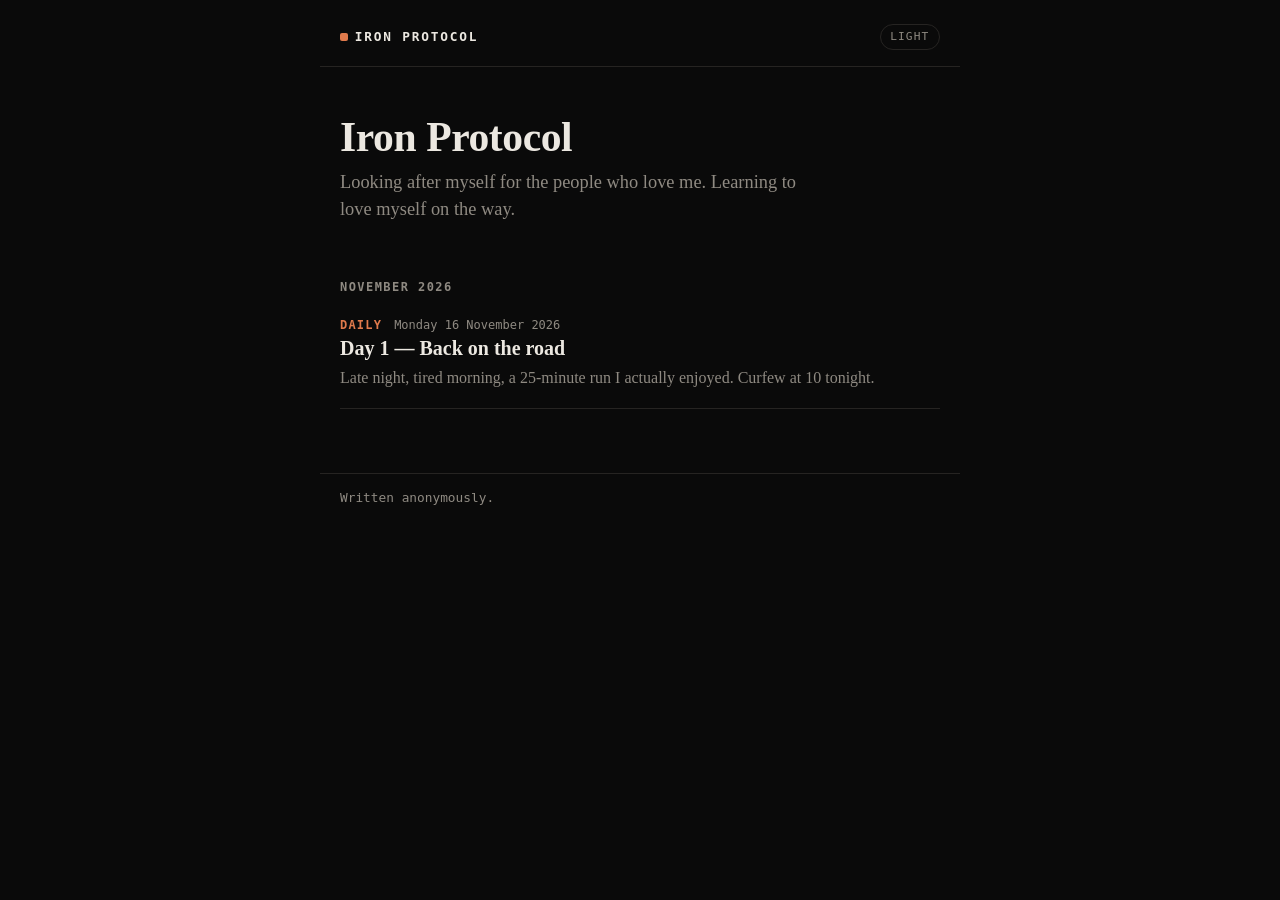
==== index.html @ fcdc0ef2 "Day 1 Co-Authored-By: Claude Opus 5.5 <noreply@anthropic.com> Claude-Session: https://claude.ai/code" ====
<!DOCTYPE html>
<html lang="en">
<head>
<meta charset="utf-8">
<meta name="viewport" content="width=device-width, initial-scale=1">
<meta name="robots" content="noindex, nofollow">
<meta name="referrer" content="no-referrer">
<title>Iron Protocol</title>
<script>try{if(localStorage.getItem("theme")==="light")document.documentElement.dataset.theme="light"}catch(e){}</script>
<link rel="icon" href="data:image/svg+xml,<svg xmlns='http://www.w3.org/2000/svg' viewBox='0 0 16 16'><rect width='16' height='16' rx='3' fill='%23b4532a'/></svg>">
<link rel="stylesheet" href="style.css">
</head>
<body>
<header class="site"><a href="index.html" class="brand">Iron Protocol</a><button class="theme" type="button" aria-label="Toggle light and dark">Light</button></header>
<main>
<section class="intro"><h1>Iron Protocol</h1><p>Looking after myself for the people who love me. Learning to love myself on the way.</p></section>
<h2 class="month">November 2026</h2><ol class="list">
<li class="daily"><a href="p/2026-11-16-day-1/index.html"><p class="meta"><span class="kind">Daily</span><time datetime="2026-11-16">Monday 16 November 2026</time></p><h3>Day 1 — Back on the road</h3><p class="summary">Late night, tired morning, a 25-minute run I actually enjoyed. Curfew at 10 tonight.</p></a></li>
</ol>
</main>
<footer class="site">Written anonymously.</footer>
<script>
(function(){var r=document.documentElement,b=document.querySelector(".theme");
function s(){b.textContent=r.dataset.theme==="light"?"Dark":"Light"}s();
b.onclick=function(){if(r.dataset.theme==="light")delete r.dataset.theme;else r.dataset.theme="light";
try{localStorage.setItem("theme",r.dataset.theme||"dark")}catch(e){}s()}})();
</script>
</body>
</html>
---- style.css ----
html {
  --bg: #0a0a0a;
  --ink: #ece8e1;
  --muted: #8f8a82;
  --rule: #262422;
  --accent: #e07a4c;
  --card: #141312;
  --serif: "Iowan Old Style", "Palatino Linotype", Palatino, Georgia, serif;
  --sans: system-ui, -apple-system, "Segoe UI", Roboto, sans-serif;
  --mono: ui-monospace, "SF Mono", Menlo, Consolas, monospace;
  color-scheme: dark;
}
html[data-theme="light"] {
  --bg: #f6f3ee; --ink: #1d1b18; --muted: #6f6a62; --rule: #ddd6cb; --accent: #b4532a; --card: #fffdf9;
  color-scheme: light;
}
* { box-sizing: border-box; }
html { -webkit-text-size-adjust: 100%; }
body { margin: 0; background: var(--bg); color: var(--ink); font: 18px/1.65 var(--serif); }
main, header.site, footer.site { max-width: 40rem; margin: 0 auto; padding: 0 1.25rem; }
a { color: inherit; }
header.site { padding-top: 1.5rem; padding-bottom: 1rem; border-bottom: 1px solid var(--rule); display: flex; justify-content: space-between; align-items: center; }
.theme { background: none; border: 1px solid var(--rule); color: var(--muted); font: 0.7rem/1 var(--mono); letter-spacing: 0.1em; text-transform: uppercase; padding: 0.4rem 0.6rem; border-radius: 999px; cursor: pointer; }
.theme:hover { color: var(--ink); border-color: var(--muted); }
.brand { font: 600 0.8rem/1 var(--mono); letter-spacing: 0.14em; text-transform: uppercase; text-decoration: none; }
.brand::before { content: ""; display: inline-block; width: 0.6em; height: 0.6em; background: var(--accent); margin-right: 0.55em; border-radius: 2px; }
footer.site { margin-top: 4rem; padding-top: 1rem; padding-bottom: 2.5rem; border-top: 1px solid var(--rule); color: var(--muted); font: 0.8rem var(--mono); }

.intro { padding: 3rem 0 1rem; }
.intro h1 { font-size: 2.6rem; line-height: 1.1; margin: 0 0 0.5rem; letter-spacing: -0.01em; }
.intro p { color: var(--muted); margin: 0; font-size: 1.15rem; line-height: 1.5; max-width: 30rem; }
.empty { color: var(--muted); font-style: italic; margin-top: 2rem; }

.month { font: 600 0.75rem var(--mono); letter-spacing: 0.12em; text-transform: uppercase; color: var(--muted); margin: 2.5rem 0 0.5rem; }
.list { list-style: none; margin: 0; padding: 0; }
.list li a { display: block; text-decoration: none; padding: 1rem 0; border-bottom: 1px solid var(--rule); }
.list li a:hover h3 { color: var(--accent); }
.list h3 { margin: 0.2rem 0 0; font-size: 1.25rem; line-height: 1.3; transition: color .15s; }
.list .summary { margin: 0.25rem 0 0; color: var(--muted); font-size: 1rem; }
.list li.weekly a { background: var(--card); border: 1px solid var(--rule); border-radius: 8px; padding: 1rem 1.1rem; margin: 0.75rem 0; }

.meta { margin: 0; font: 0.75rem var(--mono); color: var(--muted); display: flex; gap: 0.75rem; align-items: center; }
.kind { text-transform: uppercase; letter-spacing: 0.1em; color: var(--accent); font-weight: 600; }
.kind.weekly { background: var(--accent); color: var(--bg); padding: 0.1rem 0.45rem; border-radius: 3px; }

.post { padding-top: 2.5rem; }
.post h1 { font-size: 2.1rem; line-height: 1.15; margin: 0.6rem 0 1.5rem; letter-spacing: -0.01em; }
.prose h2 { font: 600 0.8rem var(--mono); letter-spacing: 0.12em; text-transform: uppercase; color: var(--accent); margin: 2.2rem 0 0.5rem; }
.prose h3 { font-size: 1.1rem; margin: 1.5rem 0 0.4rem; }
.prose p, .prose ul, .prose ol { margin: 0 0 1rem; }
.prose li { margin: 0.2rem 0; }
.prose blockquote { margin: 1.5rem 0; padding: 0.2rem 0 0.2rem 1rem; border-left: 3px solid var(--accent); color: var(--muted); font-style: italic; }
.prose blockquote p:last-child { margin-bottom: 0; }
.prose strong { font-weight: 600; }
.prose hr { border: 0; border-top: 1px solid var(--rule); margin: 2rem 0; }
.prose table { width: 100%; border-collapse: collapse; margin: 1rem 0 1.5rem; font: 0.85rem/1.4 var(--sans); font-variant-numeric: tabular-nums; }
.prose th { text-align: left; font-weight: 600; color: var(--muted); border-bottom: 2px solid var(--rule); padding: 0.45rem 0.6rem 0.45rem 0; }
.prose td { border-bottom: 1px solid var(--rule); padding: 0.45rem 0.6rem 0.45rem 0; }
.prose code { font: 0.85em var(--mono); background: var(--card); padding: 0.1em 0.3em; border-radius: 3px; }

.pager { display: flex; justify-content: space-between; gap: 1rem; margin-top: 3rem; padding-top: 1rem; border-top: 1px solid var(--rule); font: 0.8rem/1.4 var(--mono); }
.pager a { text-decoration: none; color: var(--muted); max-width: 48%; }
.pager a:last-child { text-align: right; }
.pager a:hover { color: var(--accent); }

@media (max-width: 520px) {
  body { font-size: 17px; }
  .intro h1 { font-size: 2.1rem; }
  .post h1 { font-size: 1.75rem; }
}
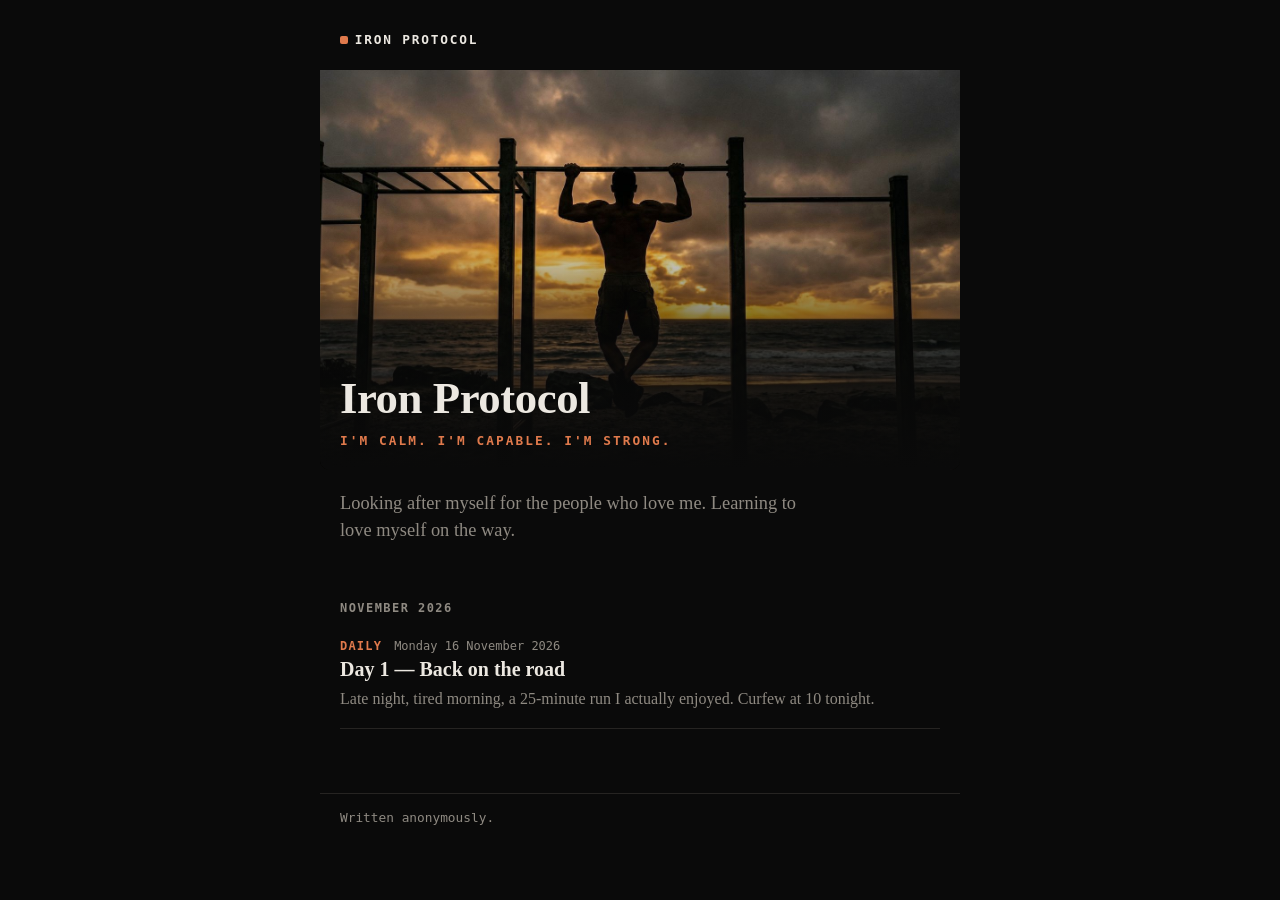
==== commit 119a42ba: "Dark only; hero image and mantra Co-Authored-By: Claude Opus 5.5 <noreply@anthropic.com> Claude-Sess" ====
--- a/index.html
+++ b/index.html
@@ -6,24 +6,17 @@
 <meta name="robots" content="noindex, nofollow">
 <meta name="referrer" content="no-referrer">
 <title>Iron Protocol</title>
-<script>try{if(localStorage.getItem("theme")==="light")document.documentElement.dataset.theme="light"}catch(e){}</script>
 <link rel="icon" href="data:image/svg+xml,<svg xmlns='http://www.w3.org/2000/svg' viewBox='0 0 16 16'><rect width='16' height='16' rx='3' fill='%23b4532a'/></svg>">
 <link rel="stylesheet" href="style.css">
 </head>
 <body>
-<header class="site"><a href="index.html" class="brand">Iron Protocol</a><button class="theme" type="button" aria-label="Toggle light and dark">Light</button></header>
+<header class="site"><a href="index.html" class="brand">Iron Protocol</a></header>
 <main>
-<section class="intro"><h1>Iron Protocol</h1><p>Looking after myself for the people who love me. Learning to love myself on the way.</p></section>
+<section class="hero"><img src="img/hero.jpg" srcset="img/hero-900.jpg 900w, img/hero.jpg 1600w" sizes="100vw" alt="Silhouette doing a pull-up on a beach at sunset"><div class="hero-text"><h1>Iron Protocol</h1><p class="mantra">I'm calm. I'm capable. I'm strong.</p></div></section><section class="intro"><p>Looking after myself for the people who love me. Learning to love myself on the way.</p></section>
 <h2 class="month">November 2026</h2><ol class="list">
 <li class="daily"><a href="p/2026-11-16-day-1/index.html"><p class="meta"><span class="kind">Daily</span><time datetime="2026-11-16">Monday 16 November 2026</time></p><h3>Day 1 — Back on the road</h3><p class="summary">Late night, tired morning, a 25-minute run I actually enjoyed. Curfew at 10 tonight.</p></a></li>
 </ol>
 </main>
 <footer class="site">Written anonymously.</footer>
-<script>
-(function(){var r=document.documentElement,b=document.querySelector(".theme");
-function s(){b.textContent=r.dataset.theme==="light"?"Dark":"Light"}s();
-b.onclick=function(){if(r.dataset.theme==="light")delete r.dataset.theme;else r.dataset.theme="light";
-try{localStorage.setItem("theme",r.dataset.theme||"dark")}catch(e){}s()}})();
-</script>
 </body>
 </html>
--- a/style.css
+++ b/style.css
@@ -10,23 +10,24 @@
   --mono: ui-monospace, "SF Mono", Menlo, Consolas, monospace;
   color-scheme: dark;
 }
-html[data-theme="light"] {
-  --bg: #f6f3ee; --ink: #1d1b18; --muted: #6f6a62; --rule: #ddd6cb; --accent: #b4532a; --card: #fffdf9;
-  color-scheme: light;
-}
 * { box-sizing: border-box; }
 html { -webkit-text-size-adjust: 100%; }
 body { margin: 0; background: var(--bg); color: var(--ink); font: 18px/1.65 var(--serif); }
 main, header.site, footer.site { max-width: 40rem; margin: 0 auto; padding: 0 1.25rem; }
 a { color: inherit; }
-header.site { padding-top: 1.5rem; padding-bottom: 1rem; border-bottom: 1px solid var(--rule); display: flex; justify-content: space-between; align-items: center; }
-.theme { background: none; border: 1px solid var(--rule); color: var(--muted); font: 0.7rem/1 var(--mono); letter-spacing: 0.1em; text-transform: uppercase; padding: 0.4rem 0.6rem; border-radius: 999px; cursor: pointer; }
-.theme:hover { color: var(--ink); border-color: var(--muted); }
+header.site { padding-top: 1.5rem; padding-bottom: 1rem; }
+
 .brand { font: 600 0.8rem/1 var(--mono); letter-spacing: 0.14em; text-transform: uppercase; text-decoration: none; }
 .brand::before { content: ""; display: inline-block; width: 0.6em; height: 0.6em; background: var(--accent); margin-right: 0.55em; border-radius: 2px; }
 footer.site { margin-top: 4rem; padding-top: 1rem; padding-bottom: 2.5rem; border-top: 1px solid var(--rule); color: var(--muted); font: 0.8rem var(--mono); }
 
-.intro { padding: 3rem 0 1rem; }
+.hero { position: relative; margin: 0 -1.25rem; border-radius: 0 0 10px 10px; overflow: hidden; aspect-ratio: 16 / 10; background: #000; }
+.hero img { position: absolute; inset: 0; width: 100%; height: 100%; object-fit: cover; object-position: 72% 40%; }
+.hero::after { content: ""; position: absolute; inset: 0; background: linear-gradient(to bottom, rgba(10,10,10,0) 35%, rgba(10,10,10,.55) 65%, var(--bg) 100%); }
+.hero-text { position: absolute; left: 1.25rem; right: 1.25rem; bottom: 1.25rem; z-index: 1; }
+.hero-text h1 { font-size: 2.8rem; line-height: 1.05; margin: 0 0 0.6rem; letter-spacing: -0.01em; }
+.mantra { margin: 0; font: 600 0.8rem/1.4 var(--mono); letter-spacing: 0.16em; text-transform: uppercase; color: var(--accent); }
+.intro { padding: 1.25rem 0 1rem; }
 .intro h1 { font-size: 2.6rem; line-height: 1.1; margin: 0 0 0.5rem; letter-spacing: -0.01em; }
 .intro p { color: var(--muted); margin: 0; font-size: 1.15rem; line-height: 1.5; max-width: 30rem; }
 .empty { color: var(--muted); font-style: italic; margin-top: 2rem; }
@@ -65,6 +66,9 @@
 
 @media (max-width: 520px) {
   body { font-size: 17px; }
-  .intro h1 { font-size: 2.1rem; }
+  .hero { aspect-ratio: 4 / 5; }
+  .hero img { object-position: 62% 40%; }
+  .hero-text h1 { font-size: 2.2rem; }
+  .mantra { font-size: 0.7rem; }
   .post h1 { font-size: 1.75rem; }
 }
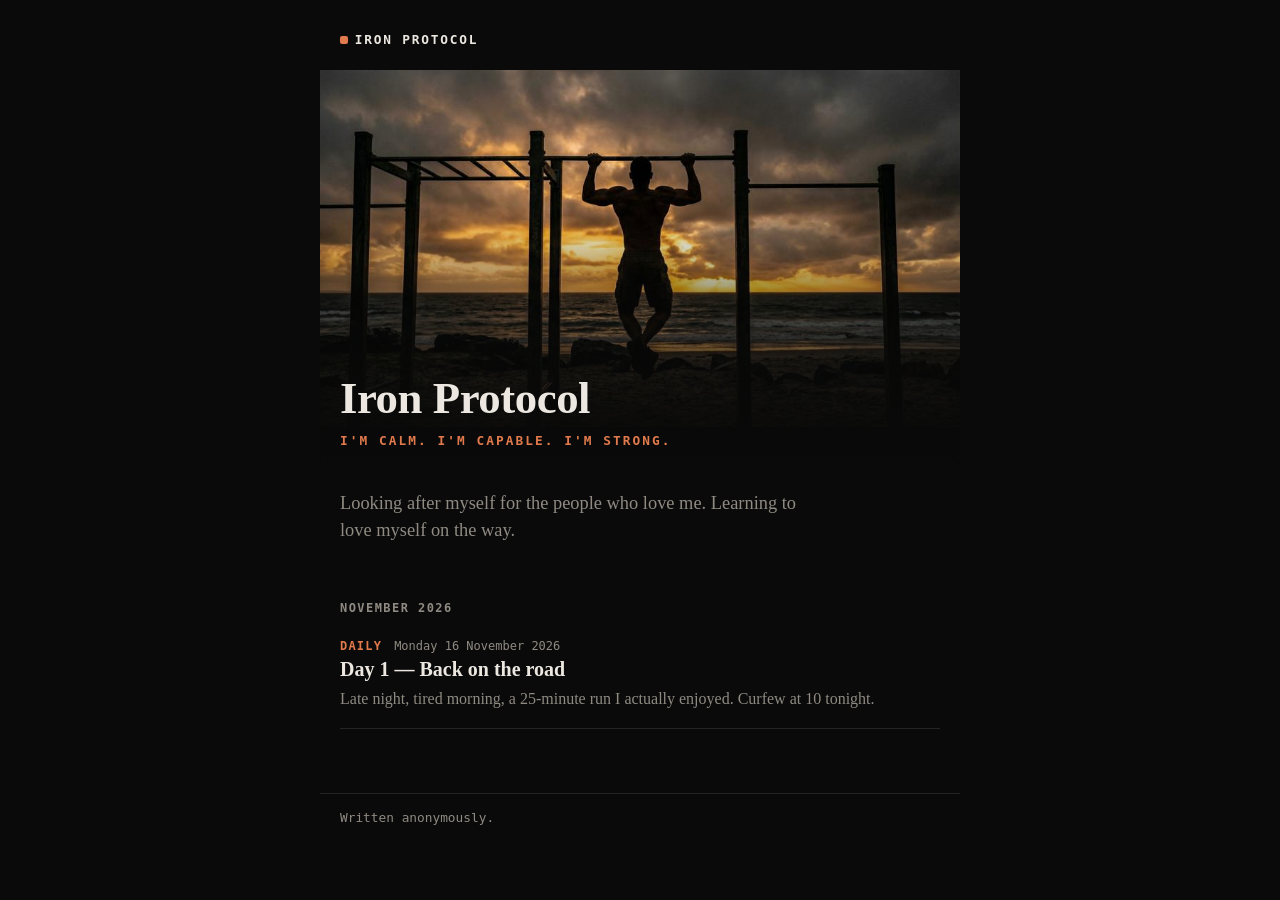
==== commit 60b5ca34: "Cache-bust stylesheet; constrain hero image Co-Authored-By: Claude Opus 5.5 <noreply@anthropic.com> " ====
--- a/index.html
+++ b/index.html
@@ -7,12 +7,12 @@
 <meta name="referrer" content="no-referrer">
 <title>Iron Protocol</title>
 <link rel="icon" href="data:image/svg+xml,<svg xmlns='http://www.w3.org/2000/svg' viewBox='0 0 16 16'><rect width='16' height='16' rx='3' fill='%23b4532a'/></svg>">
-<link rel="stylesheet" href="style.css">
+<link rel="stylesheet" href="style.css?v=0d053f36">
 </head>
 <body>
 <header class="site"><a href="index.html" class="brand">Iron Protocol</a></header>
 <main>
-<section class="hero"><img src="img/hero.jpg" srcset="img/hero-900.jpg 900w, img/hero.jpg 1600w" sizes="100vw" alt="Silhouette doing a pull-up on a beach at sunset"><div class="hero-text"><h1>Iron Protocol</h1><p class="mantra">I'm calm. I'm capable. I'm strong.</p></div></section><section class="intro"><p>Looking after myself for the people who love me. Learning to love myself on the way.</p></section>
+<section class="hero"><img src="img/hero.jpg" srcset="img/hero-900.jpg 900w, img/hero.jpg 1600w" sizes="(max-width: 680px) 100vw, 680px" width="1600" height="893" style="max-width:100%;height:auto" alt="Silhouette doing a pull-up on a beach at sunset"><div class="hero-text"><h1>Iron Protocol</h1><p class="mantra">I'm calm. I'm capable. I'm strong.</p></div></section><section class="intro"><p>Looking after myself for the people who love me. Learning to love myself on the way.</p></section>
 <h2 class="month">November 2026</h2><ol class="list">
 <li class="daily"><a href="p/2026-11-16-day-1/index.html"><p class="meta"><span class="kind">Daily</span><time datetime="2026-11-16">Monday 16 November 2026</time></p><h3>Day 1 — Back on the road</h3><p class="summary">Late night, tired morning, a 25-minute run I actually enjoyed. Curfew at 10 tonight.</p></a></li>
 </ol>
--- a/style.css
+++ b/style.css
@@ -11,6 +11,7 @@
   color-scheme: dark;
 }
 * { box-sizing: border-box; }
+img { max-width: 100%; height: auto; }
 html { -webkit-text-size-adjust: 100%; }
 body { margin: 0; background: var(--bg); color: var(--ink); font: 18px/1.65 var(--serif); }
 main, header.site, footer.site { max-width: 40rem; margin: 0 auto; padding: 0 1.25rem; }
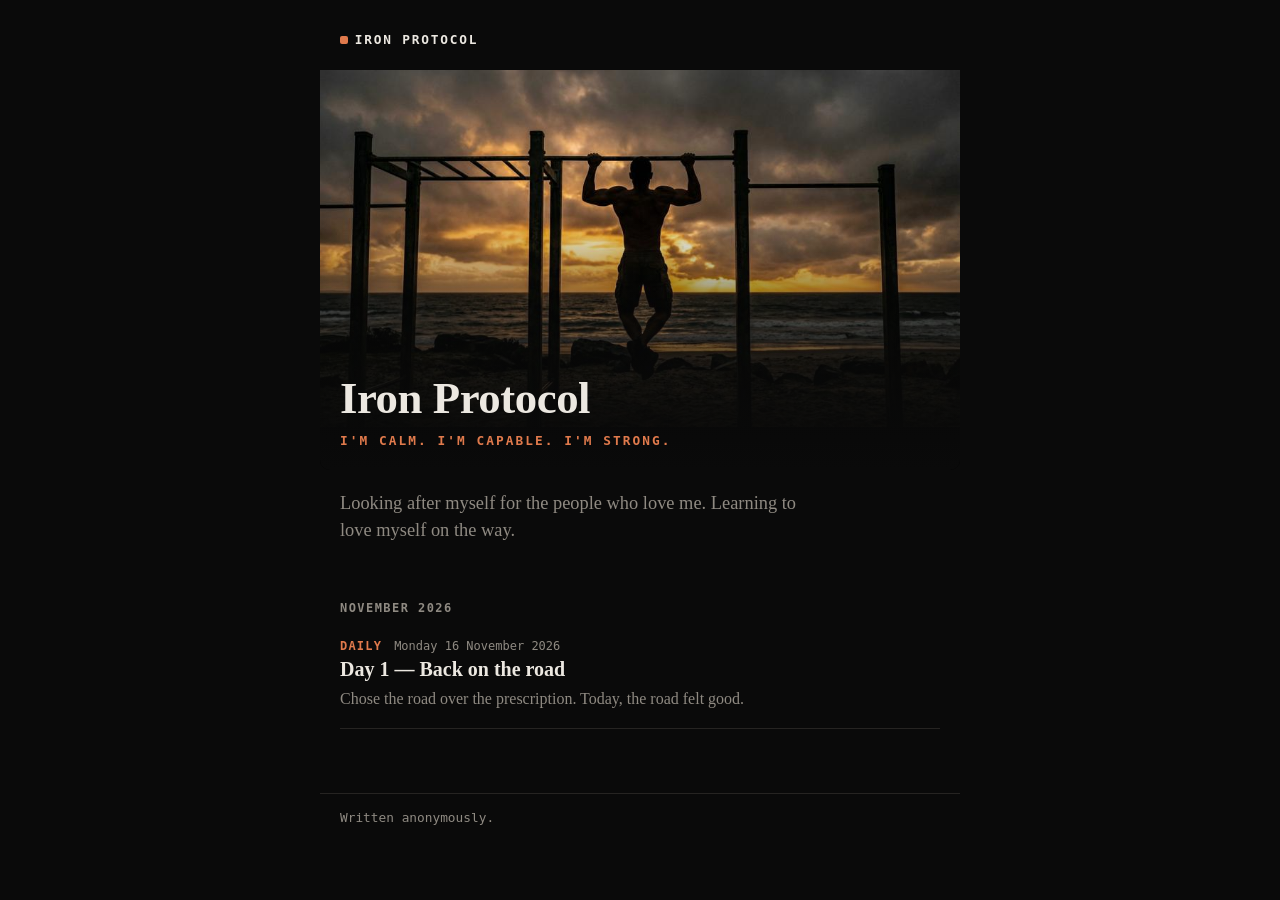
==== commit 6f7dcb67: "Daily posts: tagline, stats grid, shorter body Co-Authored-By: Claude Opus 5.5 <noreply@anthropic.co" ====
--- a/index.html
+++ b/index.html
@@ -7,14 +7,14 @@
 <meta name="referrer" content="no-referrer">
 <title>Iron Protocol</title>
 <link rel="icon" href="data:image/svg+xml,<svg xmlns='http://www.w3.org/2000/svg' viewBox='0 0 16 16'><rect width='16' height='16' rx='3' fill='%23b4532a'/></svg>">
-<link rel="stylesheet" href="style.css?v=0d053f36">
+<link rel="stylesheet" href="style.css?v=cc3249e2">
 </head>
 <body>
 <header class="site"><a href="index.html" class="brand">Iron Protocol</a></header>
 <main>
 <section class="hero"><img src="img/hero.jpg" srcset="img/hero-900.jpg 900w, img/hero.jpg 1600w" sizes="(max-width: 680px) 100vw, 680px" width="1600" height="893" style="max-width:100%;height:auto" alt="Silhouette doing a pull-up on a beach at sunset"><div class="hero-text"><h1>Iron Protocol</h1><p class="mantra">I'm calm. I'm capable. I'm strong.</p></div></section><section class="intro"><p>Looking after myself for the people who love me. Learning to love myself on the way.</p></section>
 <h2 class="month">November 2026</h2><ol class="list">
-<li class="daily"><a href="p/2026-11-16-day-1/index.html"><p class="meta"><span class="kind">Daily</span><time datetime="2026-11-16">Monday 16 November 2026</time></p><h3>Day 1 — Back on the road</h3><p class="summary">Late night, tired morning, a 25-minute run I actually enjoyed. Curfew at 10 tonight.</p></a></li>
+<li class="daily"><a href="p/2026-11-16-day-1/index.html"><p class="meta"><span class="kind">Daily</span><time datetime="2026-11-16">Monday 16 November 2026</time></p><h3>Day 1 — Back on the road</h3><p class="summary">Chose the road over the prescription. Today, the road felt good.</p></a></li>
 </ol>
 </main>
 <footer class="site">Written anonymously.</footer>
--- a/style.css
+++ b/style.css
@@ -47,6 +47,11 @@
 
 .post { padding-top: 2.5rem; }
 .post h1 { font-size: 2.1rem; line-height: 1.15; margin: 0.6rem 0 1.5rem; letter-spacing: -0.01em; }
+.tagline { font-size: 1.35rem; line-height: 1.4; font-style: italic; margin: -0.5rem 0 1.5rem; padding-left: 1rem; border-left: 3px solid var(--accent); }
+.stats { display: grid; grid-template-columns: repeat(3, 1fr); gap: 1px; background: var(--rule); border: 1px solid var(--rule); border-radius: 8px; overflow: hidden; margin: 0 0 2rem; }
+.stats div { background: var(--card); padding: 0.7rem 0.85rem; }
+.stats dt { font: 600 0.65rem/1.2 var(--mono); letter-spacing: 0.12em; text-transform: uppercase; color: var(--muted); }
+.stats dd { margin: 0.3rem 0 0; font: 0.95rem/1.3 var(--sans); }
 .prose h2 { font: 600 0.8rem var(--mono); letter-spacing: 0.12em; text-transform: uppercase; color: var(--accent); margin: 2.2rem 0 0.5rem; }
 .prose h3 { font-size: 1.1rem; margin: 1.5rem 0 0.4rem; }
 .prose p, .prose ul, .prose ol { margin: 0 0 1rem; }
@@ -67,6 +72,7 @@
 
 @media (max-width: 520px) {
   body { font-size: 17px; }
+  .stats { grid-template-columns: repeat(2, 1fr); }
   .hero { aspect-ratio: 4 / 5; }
   .hero img { object-position: 62% 40%; }
   .hero-text h1 { font-size: 2.2rem; }
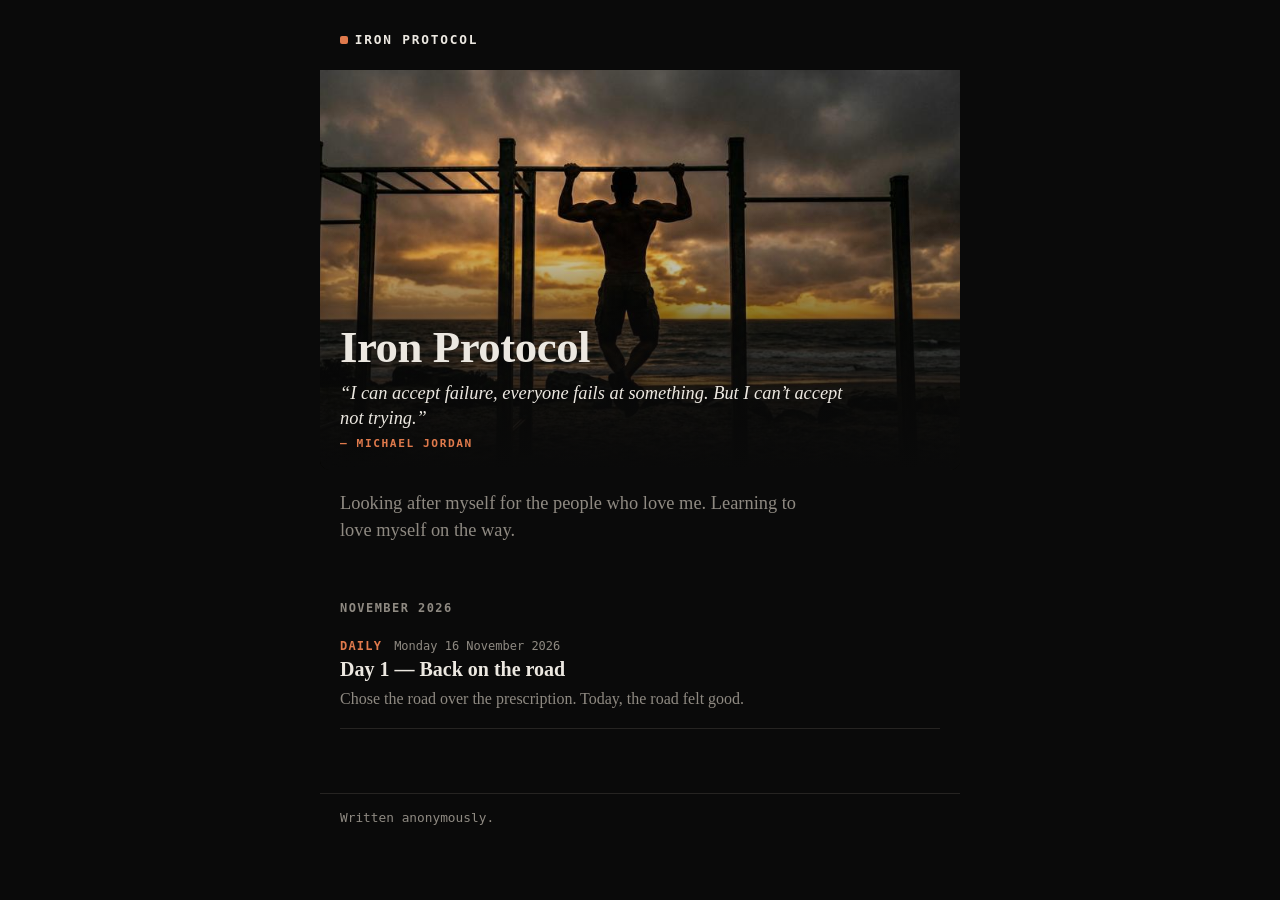
==== commit fc1cc178: "Replace mantra with Michael Jordan quote; fix mobile hero crop Co-Authored-By: Claude Opus 5.5 <nore" ====
--- a/index.html
+++ b/index.html
@@ -7,12 +7,12 @@
 <meta name="referrer" content="no-referrer">
 <title>Iron Protocol</title>
 <link rel="icon" href="data:image/svg+xml,<svg xmlns='http://www.w3.org/2000/svg' viewBox='0 0 16 16'><rect width='16' height='16' rx='3' fill='%23b4532a'/></svg>">
-<link rel="stylesheet" href="style.css?v=cc3249e2">
+<link rel="stylesheet" href="style.css?v=9e765dfa">
 </head>
 <body>
 <header class="site"><a href="index.html" class="brand">Iron Protocol</a></header>
 <main>
-<section class="hero"><img src="img/hero.jpg" srcset="img/hero-900.jpg 900w, img/hero.jpg 1600w" sizes="(max-width: 680px) 100vw, 680px" width="1600" height="893" style="max-width:100%;height:auto" alt="Silhouette doing a pull-up on a beach at sunset"><div class="hero-text"><h1>Iron Protocol</h1><p class="mantra">I'm calm. I'm capable. I'm strong.</p></div></section><section class="intro"><p>Looking after myself for the people who love me. Learning to love myself on the way.</p></section>
+<section class="hero"><img src="img/hero.jpg" srcset="img/hero-900.jpg 900w, img/hero.jpg 1600w" sizes="(max-width: 680px) 100vw, 680px" width="1600" height="893" alt="Silhouette doing a pull-up on a beach at sunset"><div class="hero-text"><h1>Iron Protocol</h1><blockquote class="mantra"><p>“I can accept failure, everyone fails at something. But I can’t accept not trying.”</p><cite>Michael Jordan</cite></blockquote></div></section><section class="intro"><p>Looking after myself for the people who love me. Learning to love myself on the way.</p></section>
 <h2 class="month">November 2026</h2><ol class="list">
 <li class="daily"><a href="p/2026-11-16-day-1/index.html"><p class="meta"><span class="kind">Daily</span><time datetime="2026-11-16">Monday 16 November 2026</time></p><h3>Day 1 — Back on the road</h3><p class="summary">Chose the road over the prescription. Today, the road felt good.</p></a></li>
 </ol>
--- a/style.css
+++ b/style.css
@@ -27,7 +27,10 @@
 .hero::after { content: ""; position: absolute; inset: 0; background: linear-gradient(to bottom, rgba(10,10,10,0) 35%, rgba(10,10,10,.55) 65%, var(--bg) 100%); }
 .hero-text { position: absolute; left: 1.25rem; right: 1.25rem; bottom: 1.25rem; z-index: 1; }
 .hero-text h1 { font-size: 2.8rem; line-height: 1.05; margin: 0 0 0.6rem; letter-spacing: -0.01em; }
-.mantra { margin: 0; font: 600 0.8rem/1.4 var(--mono); letter-spacing: 0.16em; text-transform: uppercase; color: var(--accent); }
+.mantra { margin: 0; max-width: 32rem; }
+.mantra p { margin: 0; font-style: italic; font-size: 1.15rem; line-height: 1.4; }
+.mantra cite { display: block; margin-top: 0.4rem; font: 600 0.7rem/1 var(--mono); font-style: normal; letter-spacing: 0.14em; text-transform: uppercase; color: var(--accent); }
+.mantra cite::before { content: "\2014  "; }
 .intro { padding: 1.25rem 0 1rem; }
 .intro h1 { font-size: 2.6rem; line-height: 1.1; margin: 0 0 0.5rem; letter-spacing: -0.01em; }
 .intro p { color: var(--muted); margin: 0; font-size: 1.15rem; line-height: 1.5; max-width: 30rem; }
@@ -76,6 +79,6 @@
   .hero { aspect-ratio: 4 / 5; }
   .hero img { object-position: 62% 40%; }
   .hero-text h1 { font-size: 2.2rem; }
-  .mantra { font-size: 0.7rem; }
+  .mantra p { font-size: 1rem; }
   .post h1 { font-size: 1.75rem; }
 }
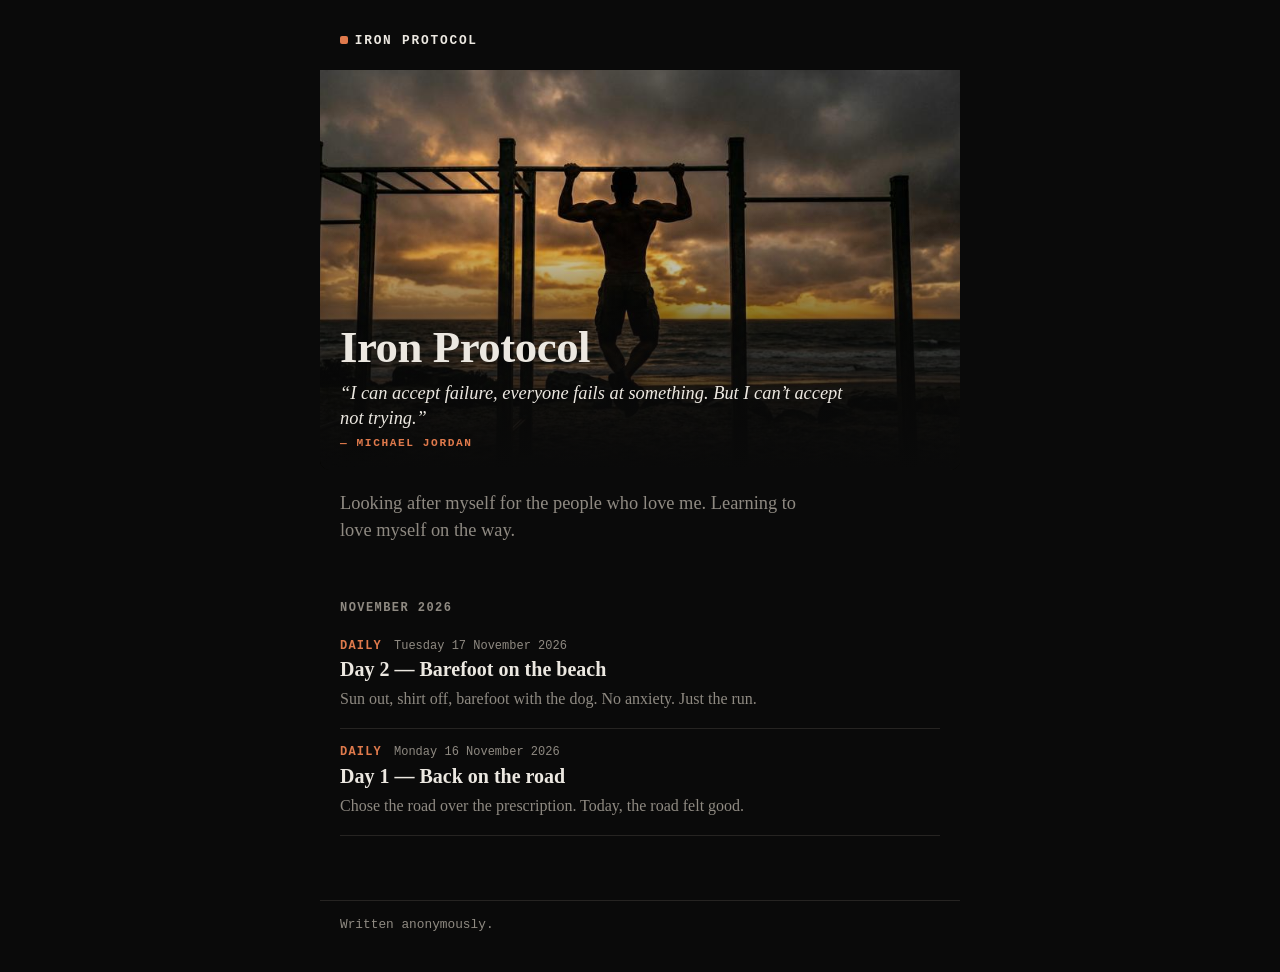
==== commit 79a58de7: "Day 2 Co-Authored-By: Claude Opus 5.5 <noreply@anthropic.com> Claude-Session: https://claude.ai/code" ====
--- a/index.html
+++ b/index.html
@@ -14,6 +14,7 @@
 <main>
 <section class="hero"><img src="img/hero.jpg" srcset="img/hero-900.jpg 900w, img/hero.jpg 1600w" sizes="(max-width: 680px) 100vw, 680px" width="1600" height="893" alt="Silhouette doing a pull-up on a beach at sunset"><div class="hero-text"><h1>Iron Protocol</h1><blockquote class="mantra"><p>“I can accept failure, everyone fails at something. But I can’t accept not trying.”</p><cite>Michael Jordan</cite></blockquote></div></section><section class="intro"><p>Looking after myself for the people who love me. Learning to love myself on the way.</p></section>
 <h2 class="month">November 2026</h2><ol class="list">
+<li class="daily"><a href="p/2026-11-17-day-2/index.html"><p class="meta"><span class="kind">Daily</span><time datetime="2026-11-17">Tuesday 17 November 2026</time></p><h3>Day 2 — Barefoot on the beach</h3><p class="summary">Sun out, shirt off, barefoot with the dog. No anxiety. Just the run.</p></a></li>
 <li class="daily"><a href="p/2026-11-16-day-1/index.html"><p class="meta"><span class="kind">Daily</span><time datetime="2026-11-16">Monday 16 November 2026</time></p><h3>Day 1 — Back on the road</h3><p class="summary">Chose the road over the prescription. Today, the road felt good.</p></a></li>
 </ol>
 </main>
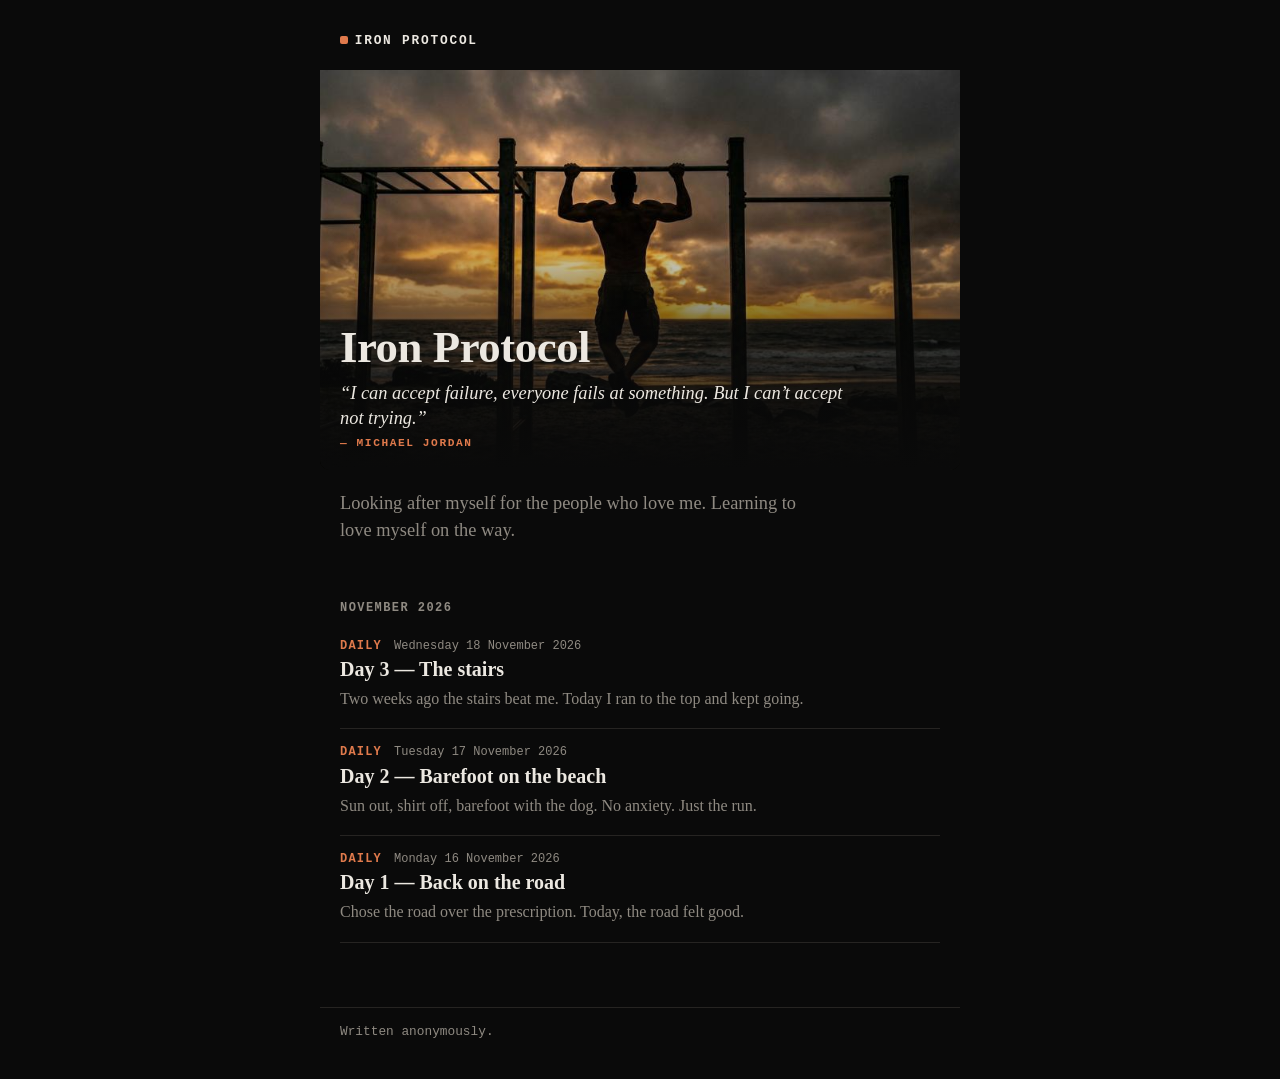
==== commit ee20e7e8: "Day 3 Co-Authored-By: Claude Opus 5.5 <noreply@anthropic.com> Claude-Session: https://claude.ai/code" ====
--- a/index.html
+++ b/index.html
@@ -14,6 +14,7 @@
 <main>
 <section class="hero"><img src="img/hero.jpg" srcset="img/hero-900.jpg 900w, img/hero.jpg 1600w" sizes="(max-width: 680px) 100vw, 680px" width="1600" height="893" alt="Silhouette doing a pull-up on a beach at sunset"><div class="hero-text"><h1>Iron Protocol</h1><blockquote class="mantra"><p>“I can accept failure, everyone fails at something. But I can’t accept not trying.”</p><cite>Michael Jordan</cite></blockquote></div></section><section class="intro"><p>Looking after myself for the people who love me. Learning to love myself on the way.</p></section>
 <h2 class="month">November 2026</h2><ol class="list">
+<li class="daily"><a href="p/2026-11-18-day-3/index.html"><p class="meta"><span class="kind">Daily</span><time datetime="2026-11-18">Wednesday 18 November 2026</time></p><h3>Day 3 — The stairs</h3><p class="summary">Two weeks ago the stairs beat me. Today I ran to the top and kept going.</p></a></li>
 <li class="daily"><a href="p/2026-11-17-day-2/index.html"><p class="meta"><span class="kind">Daily</span><time datetime="2026-11-17">Tuesday 17 November 2026</time></p><h3>Day 2 — Barefoot on the beach</h3><p class="summary">Sun out, shirt off, barefoot with the dog. No anxiety. Just the run.</p></a></li>
 <li class="daily"><a href="p/2026-11-16-day-1/index.html"><p class="meta"><span class="kind">Daily</span><time datetime="2026-11-16">Monday 16 November 2026</time></p><h3>Day 1 — Back on the road</h3><p class="summary">Chose the road over the prescription. Today, the road felt good.</p></a></li>
 </ol>
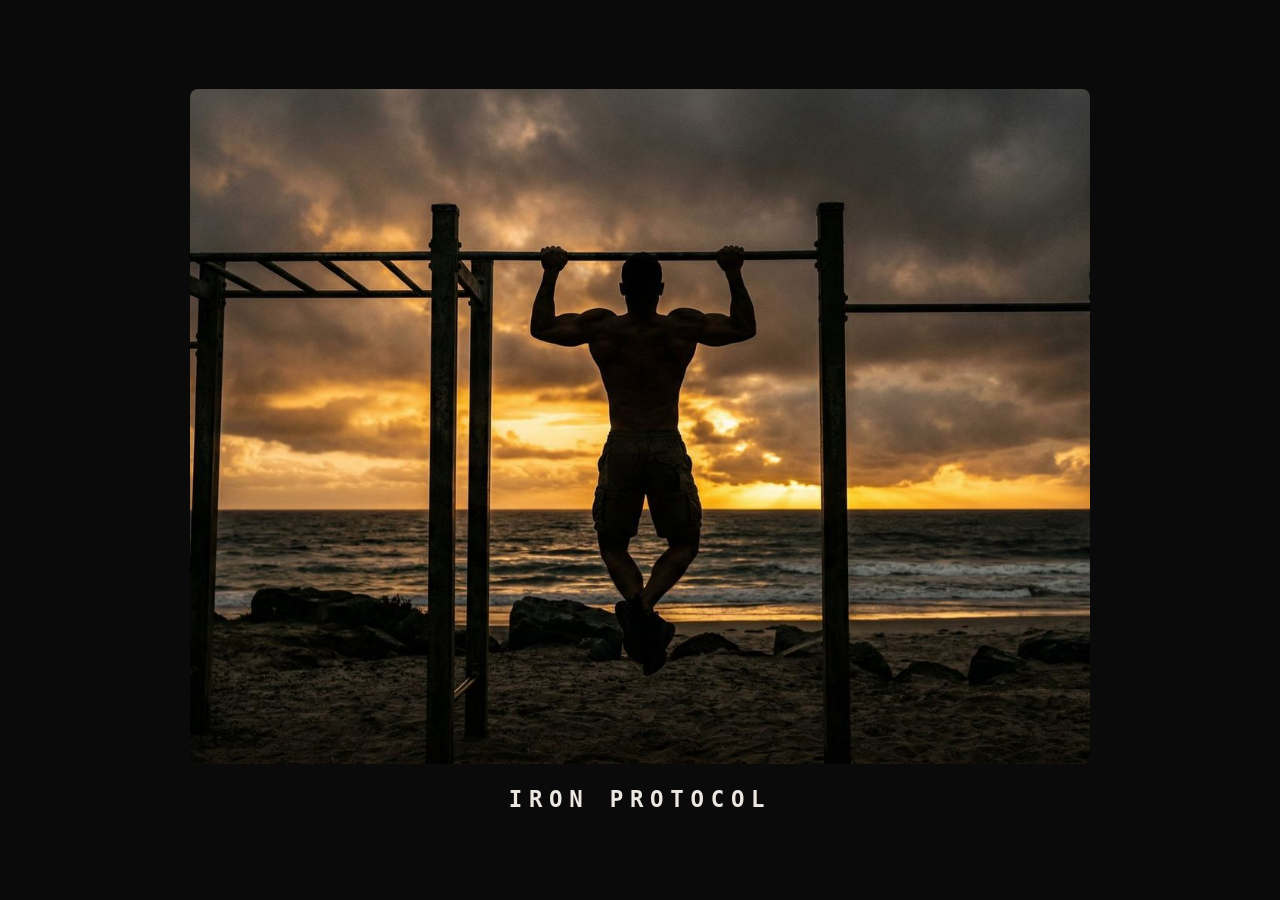
==== commit 344744e2: "Replace blog with a single holding page Co-Authored-By: Claude Opus 5.5 <noreply@anthropic.com> Clau" ====
--- a/index.html
+++ b/index.html
@@ -4,21 +4,17 @@
 <meta charset="utf-8">
 <meta name="viewport" content="width=device-width, initial-scale=1">
 <meta name="robots" content="noindex, nofollow">
-<meta name="referrer" content="no-referrer">
 <title>Iron Protocol</title>
 <link rel="icon" href="data:image/svg+xml,<svg xmlns='http://www.w3.org/2000/svg' viewBox='0 0 16 16'><rect width='16' height='16' rx='3' fill='%23b4532a'/></svg>">
-<link rel="stylesheet" href="style.css?v=9e765dfa">
+<style>
+  html, body { margin: 0; height: 100%; background: #0a0a0a; color: #ece8e1; }
+  body { display: flex; flex-direction: column; align-items: center; justify-content: center; gap: 1.5rem; padding: 1.5rem; box-sizing: border-box; }
+  img { display: block; width: 100%; max-width: 900px; max-height: 75vh; object-fit: cover; border-radius: 8px; }
+  h1 { margin: 0; font: 600 clamp(1rem, 2.5vw, 1.4rem)/1 ui-monospace, "SF Mono", Menlo, Consolas, monospace; letter-spacing: 0.3em; text-transform: uppercase; }
+</style>
 </head>
 <body>
-<header class="site"><a href="index.html" class="brand">Iron Protocol</a></header>
-<main>
-<section class="hero"><img src="img/hero.jpg" srcset="img/hero-900.jpg 900w, img/hero.jpg 1600w" sizes="(max-width: 680px) 100vw, 680px" width="1600" height="893" alt="Silhouette doing a pull-up on a beach at sunset"><div class="hero-text"><h1>Iron Protocol</h1><blockquote class="mantra"><p>“I can accept failure, everyone fails at something. But I can’t accept not trying.”</p><cite>Michael Jordan</cite></blockquote></div></section><section class="intro"><p>Looking after myself for the people who love me. Learning to love myself on the way.</p></section>
-<h2 class="month">November 2026</h2><ol class="list">
-<li class="daily"><a href="p/2026-11-18-day-3/index.html"><p class="meta"><span class="kind">Daily</span><time datetime="2026-11-18">Wednesday 18 November 2026</time></p><h3>Day 3 — The stairs</h3><p class="summary">Two weeks ago the stairs beat me. Today I ran to the top and kept going.</p></a></li>
-<li class="daily"><a href="p/2026-11-17-day-2/index.html"><p class="meta"><span class="kind">Daily</span><time datetime="2026-11-17">Tuesday 17 November 2026</time></p><h3>Day 2 — Barefoot on the beach</h3><p class="summary">Sun out, shirt off, barefoot with the dog. No anxiety. Just the run.</p></a></li>
-<li class="daily"><a href="p/2026-11-16-day-1/index.html"><p class="meta"><span class="kind">Daily</span><time datetime="2026-11-16">Monday 16 November 2026</time></p><h3>Day 1 — Back on the road</h3><p class="summary">Chose the road over the prescription. Today, the road felt good.</p></a></li>
-</ol>
-</main>
-<footer class="site">Written anonymously.</footer>
+<img src="img/hero.jpg" width="1600" height="893" alt="Silhouette doing a pull-up on a beach at sunset">
+<h1>Iron Protocol</h1>
 </body>
 </html>
